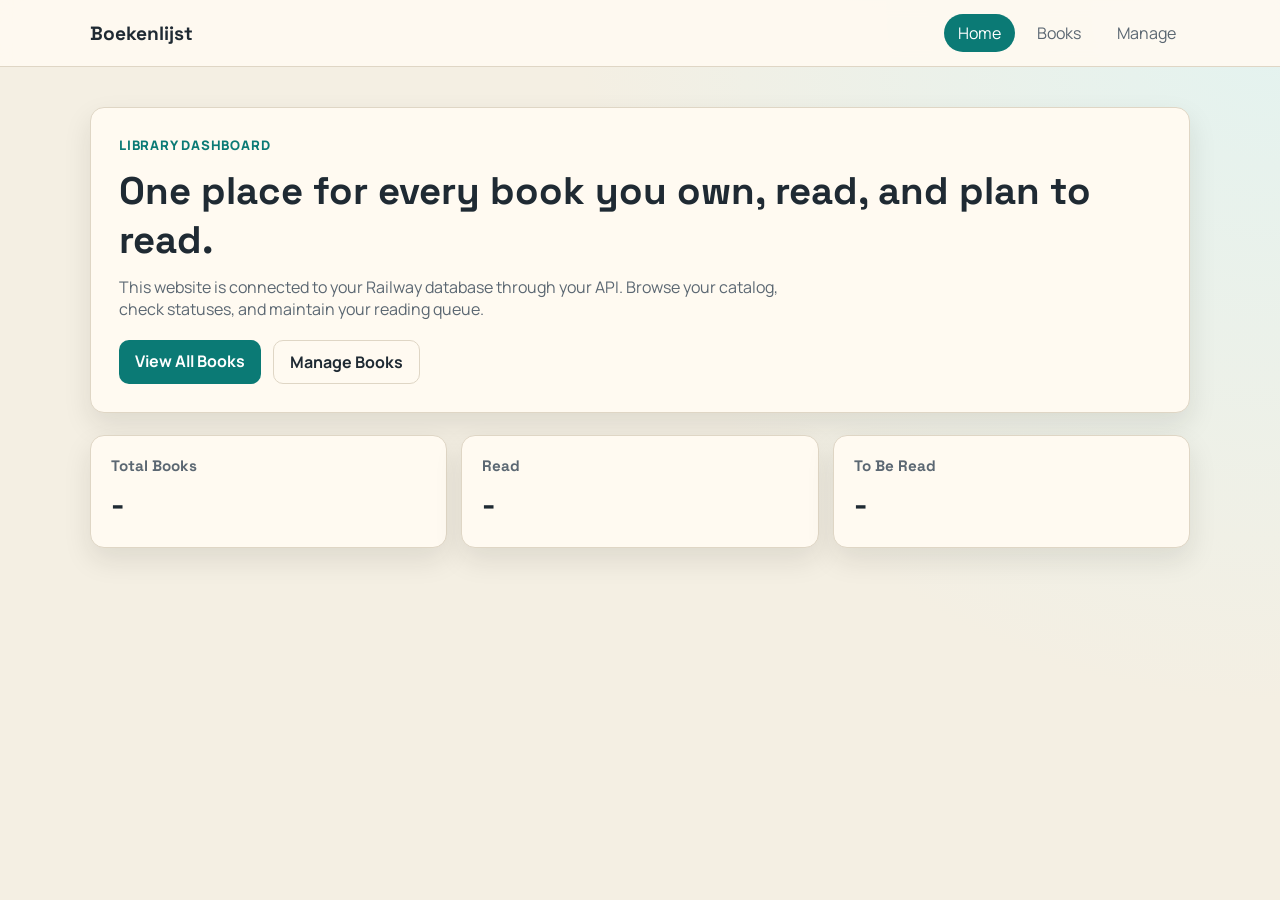
==== Boekenlijst/wwwroot/index.html @ 9b13af99 "implemented basic website" ====
<!doctype html>
<html lang="en">
<head>
  <meta charset="utf-8">
  <meta name="viewport" content="width=device-width, initial-scale=1">
  <title>Boekenlijst | Home</title>
  <link rel="preconnect" href="https://fonts.googleapis.com">
  <link rel="preconnect" href="https://fonts.gstatic.com" crossorigin>
  <link href="https://fonts.googleapis.com/css2?family=Manrope:wght@400;600;700;800&family=Space+Grotesk:wght@500;700&display=swap" rel="stylesheet">
  <link rel="stylesheet" href="styles.css">
</head>
<body>
  <header class="site-header">
    <div class="container nav-wrap">
      <a class="brand" href="/">Boekenlijst</a>
      <nav class="top-nav">
        <a href="/" class="active">Home</a>
        <a href="/books.html">Books</a>
        <a href="/manage.html">Manage</a>
      </nav>
    </div>
  </header>

  <main class="container hero-page">
    <section class="hero-card">
      <p class="eyebrow">Library Dashboard</p>
      <h1>One place for every book you own, read, and plan to read.</h1>
      <p class="hero-copy">
        This website is connected to your Railway database through your API.
        Browse your catalog, check statuses, and maintain your reading queue.
      </p>
      <div class="cta-row">
        <a class="btn btn-primary" href="/books.html">View All Books</a>
        <a class="btn btn-ghost" href="/manage.html">Manage Books</a>
      </div>
    </section>

    <section class="stats-grid" id="home-stats">
      <article class="stat-card">
        <h3>Total Books</h3>
        <p id="stat-total">-</p>
      </article>
      <article class="stat-card">
        <h3>Read</h3>
        <p id="stat-read">-</p>
      </article>
      <article class="stat-card">
        <h3>To Be Read</h3>
        <p id="stat-tbr">-</p>
      </article>
    </section>
  </main>

  <script src="app.js"></script>
  <script>
    initHomePage();
  </script>
</body>
</html>
---- Boekenlijst/wwwroot/styles.css ----
:root {
  --bg: #f4efe3;
  --surface: #fffaf1;
  --surface-2: #fff;
  --ink: #1f2a33;
  --ink-soft: #5b6772;
  --accent: #0b7a75;
  --accent-strong: #084f4b;
  --line: #dfd6c5;
  --danger: #b63a32;
  --radius: 14px;
  --shadow: 0 12px 28px rgba(30, 25, 20, 0.1);
}

* { box-sizing: border-box; }

body {
  margin: 0;
  font-family: Manrope, sans-serif;
  color: var(--ink);
  background: radial-gradient(circle at top right, #e3f3f0 0, rgba(227, 243, 240, 0) 45%), var(--bg);
  min-height: 100vh;
}

.container {
  width: min(1100px, 92vw);
  margin: 0 auto;
}

.site-header {
  position: sticky;
  top: 0;
  background: rgba(255, 250, 241, 0.9);
  border-bottom: 1px solid var(--line);
  backdrop-filter: blur(10px);
  z-index: 20;
}

.nav-wrap {
  display: flex;
  align-items: center;
  justify-content: space-between;
  padding: 14px 0;
}

.brand {
  font-family: "Space Grotesk", sans-serif;
  font-weight: 700;
  text-decoration: none;
  color: var(--ink);
  font-size: 1.2rem;
}

.top-nav {
  display: flex;
  gap: 8px;
}

.top-nav a {
  text-decoration: none;
  color: var(--ink-soft);
  padding: 8px 14px;
  border-radius: 999px;
  transition: all 0.2s ease;
}

.top-nav a.active,
.top-nav a:hover {
  color: var(--surface-2);
  background: var(--accent);
}

.hero-page {
  padding: 40px 0 56px;
  display: grid;
  gap: 22px;
}

.hero-card,
.panel,
.stat-card {
  background: var(--surface);
  border: 1px solid var(--line);
  border-radius: var(--radius);
  box-shadow: var(--shadow);
}

.hero-card {
  padding: 28px;
}

.eyebrow {
  margin: 0;
  color: var(--accent);
  font-weight: 800;
  letter-spacing: 0.06em;
  text-transform: uppercase;
  font-size: 0.82rem;
}

h1, h2, h3 { font-family: "Space Grotesk", sans-serif; }

.hero-card h1 {
  margin: 12px 0;
  font-size: clamp(1.6rem, 3vw, 2.4rem);
}

.hero-copy { margin: 0; color: var(--ink-soft); max-width: 700px; }

.cta-row {
  display: flex;
  gap: 12px;
  margin-top: 20px;
  flex-wrap: wrap;
}

.btn {
  border: none;
  border-radius: 10px;
  padding: 10px 16px;
  text-decoration: none;
  font-weight: 700;
  cursor: pointer;
}

.btn-primary {
  background: var(--accent);
  color: #fff;
}

.btn-primary:hover { background: var(--accent-strong); }

.btn-ghost {
  background: transparent;
  color: var(--ink);
  border: 1px solid var(--line);
}

.btn-danger {
  background: var(--danger);
  color: #fff;
}

.stats-grid {
  display: grid;
  grid-template-columns: repeat(3, minmax(0, 1fr));
  gap: 14px;
}

.stat-card { padding: 20px; }
.stat-card h3 { margin: 0 0 8px; color: var(--ink-soft); font-size: 0.95rem; }
.stat-card p { margin: 0; font-size: 2rem; font-weight: 800; }

.page-body {
  padding: 26px 0 48px;
}

.panel {
  padding: 20px;
  margin-bottom: 20px;
}

.panel-header {
  display: flex;
  align-items: center;
  justify-content: space-between;
  gap: 14px;
  flex-wrap: wrap;
}

.filters {
  display: flex;
  gap: 10px;
  flex-wrap: wrap;
}

input, select {
  width: 100%;
  padding: 10px;
  border-radius: 10px;
  border: 1px solid var(--line);
  font: inherit;
  background: var(--surface-2);
}

#search-input { width: 260px; }

.book-grid {
  margin-top: 16px;
  display: grid;
  grid-template-columns: repeat(auto-fill, minmax(230px, 1fr));
  gap: 12px;
}

.book-card {
  background: var(--surface-2);
  border: 1px solid var(--line);
  border-radius: 12px;
  padding: 14px;
}

.book-title {
  margin: 0 0 6px;
  font-weight: 800;
}

.muted { color: var(--ink-soft); margin: 6px 0; }

.manage-layout {
  display: grid;
  grid-template-columns: 1fr;
  gap: 20px;
}

.book-form {
  display: grid;
  grid-template-columns: repeat(2, minmax(0, 1fr));
  gap: 12px;
}

.book-form label {
  display: grid;
  gap: 6px;
  font-weight: 600;
}

.book-form button {
  grid-column: 1 / -1;
  justify-self: start;
}

.manage-list {
  display: grid;
  gap: 10px;
}

.manage-row {
  display: grid;
  grid-template-columns: 1fr auto auto;
  gap: 10px;
  align-items: center;
  background: var(--surface-2);
  border: 1px solid var(--line);
  border-radius: 10px;
  padding: 10px;
}

@media (max-width: 700px) {
  .stats-grid { grid-template-columns: 1fr; }
  .book-form { grid-template-columns: 1fr; }
  #search-input { width: 100%; }
  .manage-row { grid-template-columns: 1fr; }
}
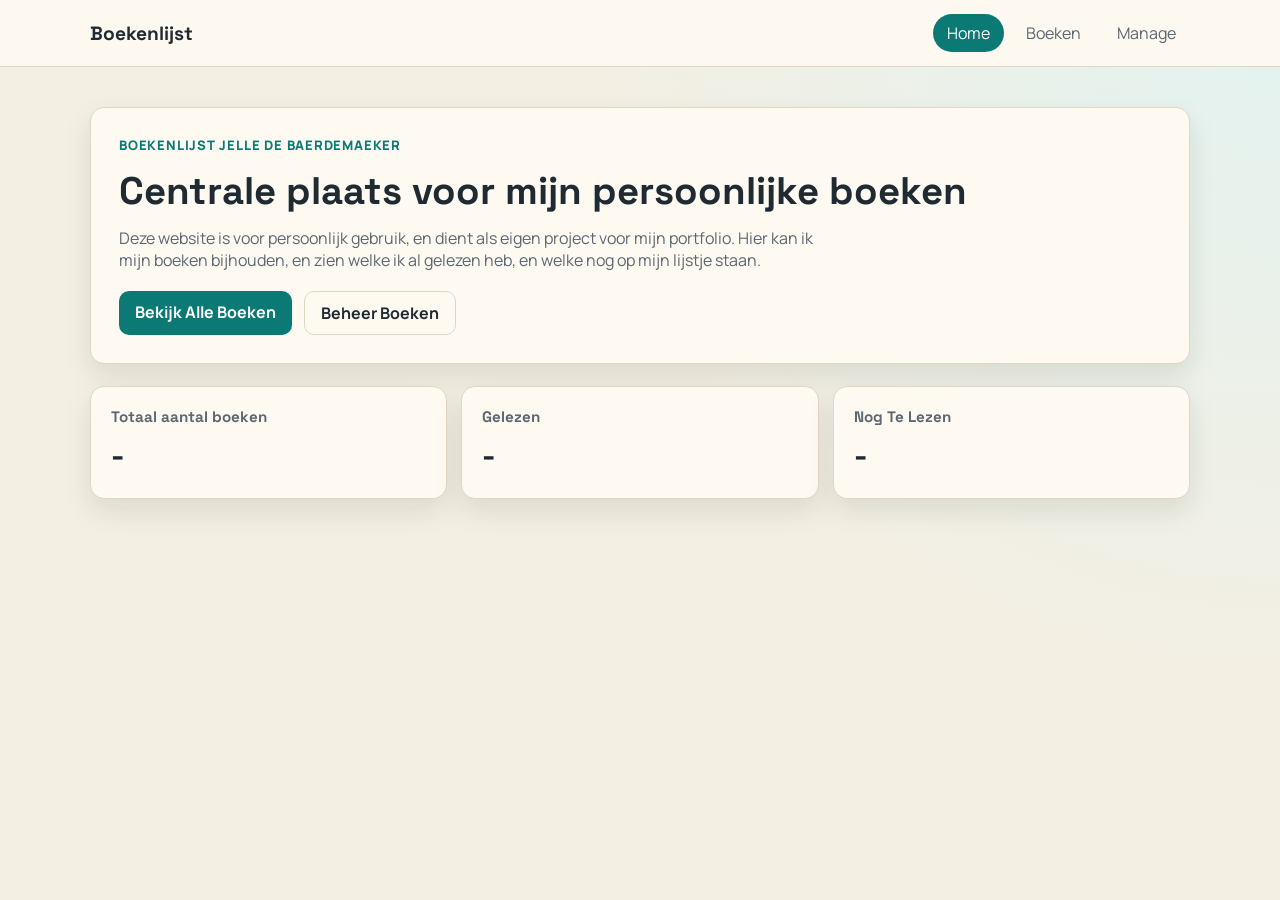
==== commit 7876c675: "Translated to dutch" ====
--- a/Boekenlijst/wwwroot/index.html
+++ b/Boekenlijst/wwwroot/index.html
@@ -15,7 +15,7 @@
       <a class="brand" href="/">Boekenlijst</a>
       <nav class="top-nav">
         <a href="/" class="active">Home</a>
-        <a href="/books.html">Books</a>
+        <a href="/books.html">Boeken</a>
         <a href="/manage.html">Manage</a>
       </nav>
     </div>
@@ -23,29 +23,28 @@
 
   <main class="container hero-page">
     <section class="hero-card">
-      <p class="eyebrow">Library Dashboard</p>
-      <h1>One place for every book you own, read, and plan to read.</h1>
+      <p class="eyebrow">Boekenlijst Jelle De Baerdemaeker</p>
+      <h1>Centrale plaats voor mijn persoonlijke boeken</h1>
       <p class="hero-copy">
-        This website is connected to your Railway database through your API.
-        Browse your catalog, check statuses, and maintain your reading queue.
+        Deze website is voor persoonlijk gebruik, en dient als eigen project voor mijn portfolio. Hier kan ik mijn boeken bijhouden, en zien welke ik al gelezen heb, en welke nog op mijn lijstje staan.
       </p>
       <div class="cta-row">
-        <a class="btn btn-primary" href="/books.html">View All Books</a>
-        <a class="btn btn-ghost" href="/manage.html">Manage Books</a>
+        <a class="btn btn-primary" href="/books.html">Bekijk Alle Boeken</a>
+        <a class="btn btn-ghost" href="/manage.html">Beheer Boeken</a>
       </div>
     </section>
 
     <section class="stats-grid" id="home-stats">
       <article class="stat-card">
-        <h3>Total Books</h3>
+        <h3>Totaal aantal boeken</h3>
         <p id="stat-total">-</p>
       </article>
       <article class="stat-card">
-        <h3>Read</h3>
+        <h3>Gelezen</h3>
         <p id="stat-read">-</p>
       </article>
       <article class="stat-card">
-        <h3>To Be Read</h3>
+        <h3>Nog Te Lezen</h3>
         <p id="stat-tbr">-</p>
       </article>
     </section>
